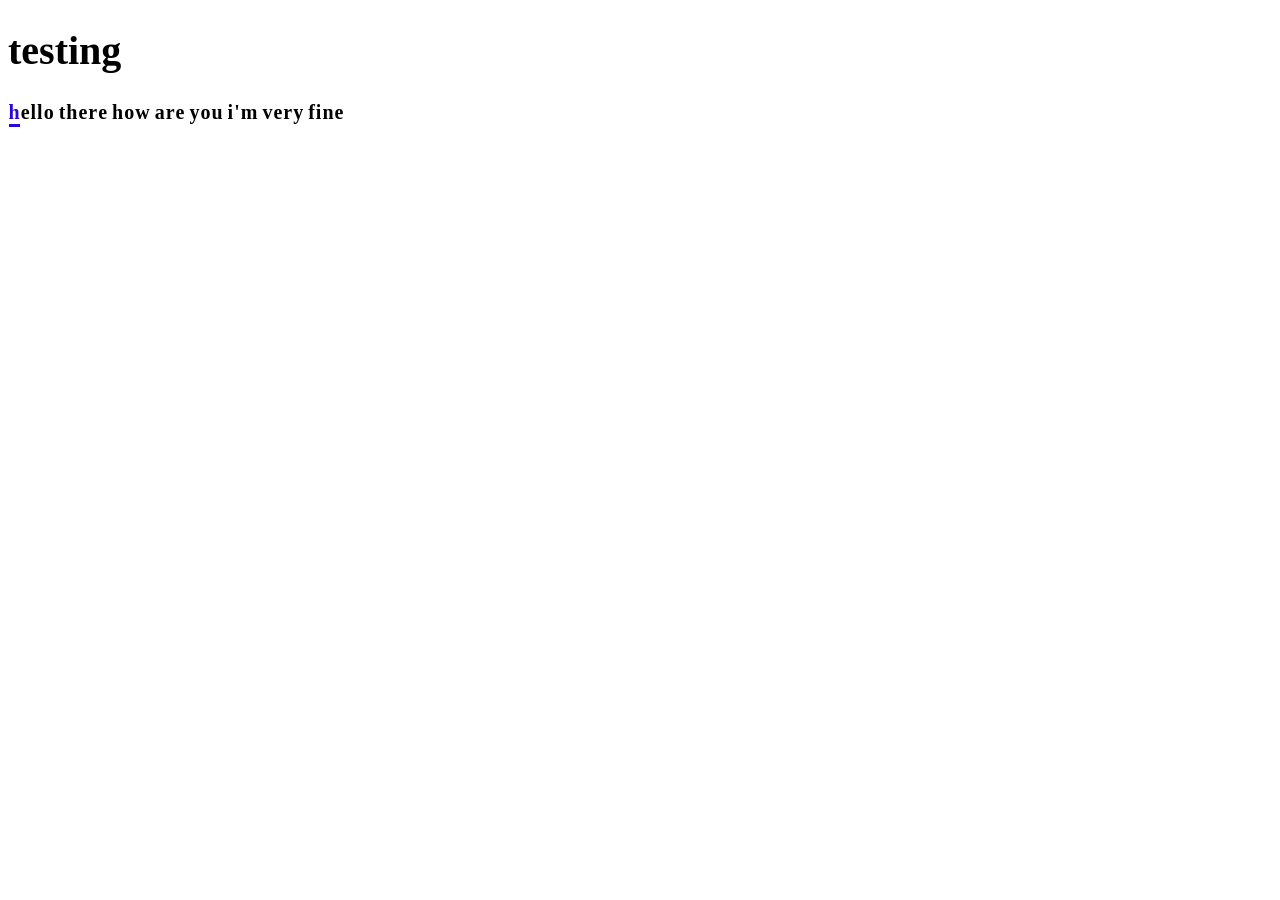
==== index.html @ 0c474c11 "complex main concept implemented" ====
<!DOCTYPE html>
<html lang="en">
<head>
    <meta charset="UTF-8">
    <meta name="viewport" content="width=device-width, initial-scale=1.0">
    <title>Typing Speed Test</title>
    <link rel="stylesheet" href="style.css">
</head>
<body>
    <h1>testing</h1>
    <div id="test" >

    </div>
    <div class="result">
        
    </div>
    <script src="script.js"></script>
</body>
</html>
---- style.css ----
body{
    font-size: 20px;
    font-weight: 900;
}

#test{
    display: flex;
}

#test .letter{
    margin: 0.5px;
}
#test .space{
    padding: 2px;
}
#test .active{
    color: rgb(39, 7, 219);
    border-bottom: solid 3px rgb(39, 7, 219);
}

#test .passed{
    color: green;
}

#test .wrong{
    color: red;
    /* border-bottom: solid 3px red; */
}
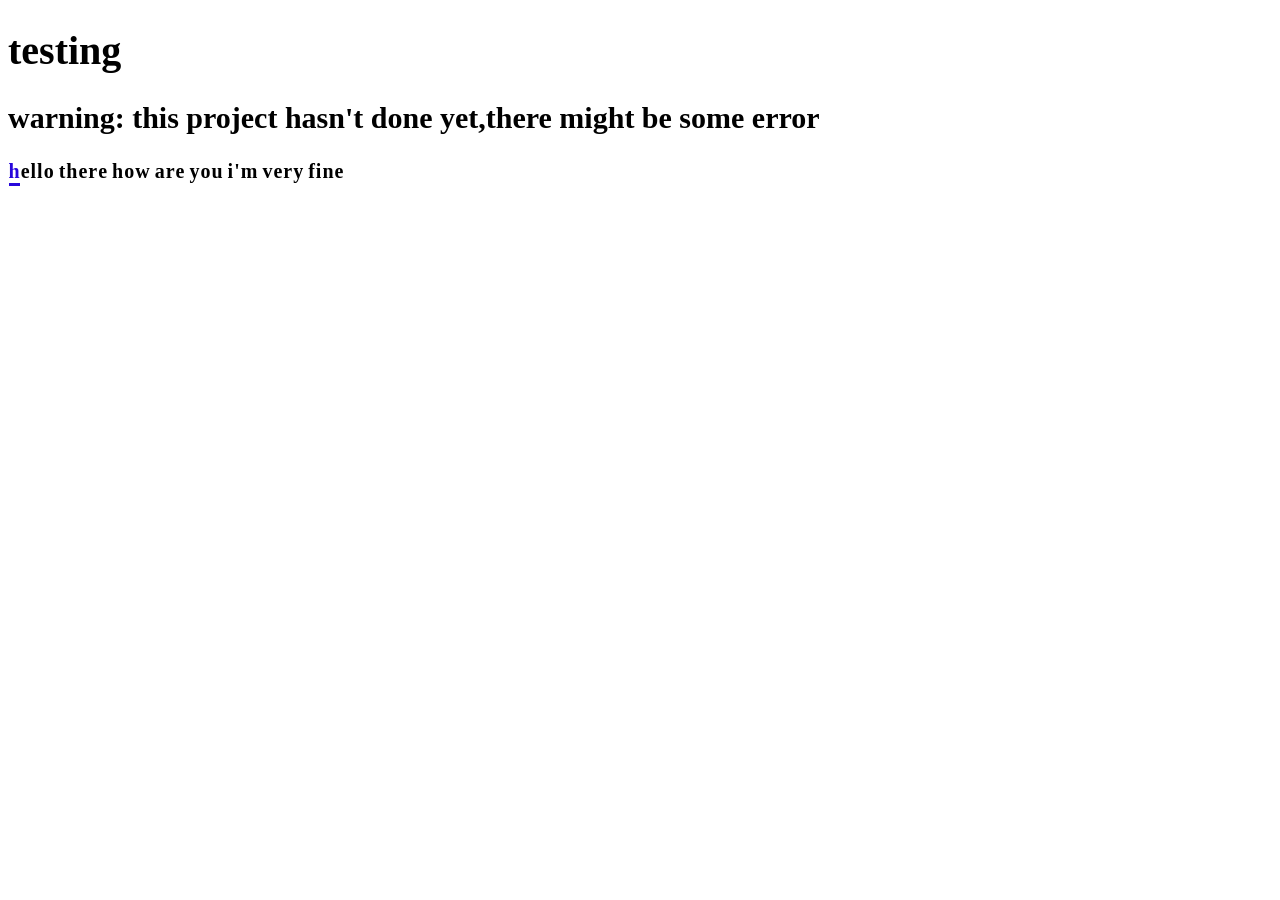
==== commit a8014087: "complex core idea implemented" ====
--- a/index.html
+++ b/index.html
@@ -8,11 +8,12 @@
 </head>
 <body>
     <h1>testing</h1>
+    <h2>warning: this project hasn't done yet,there might be some error</h2>
     <div id="test" >
 
     </div>
     <div class="result">
-        
+
     </div>
     <script src="script.js"></script>
 </body>
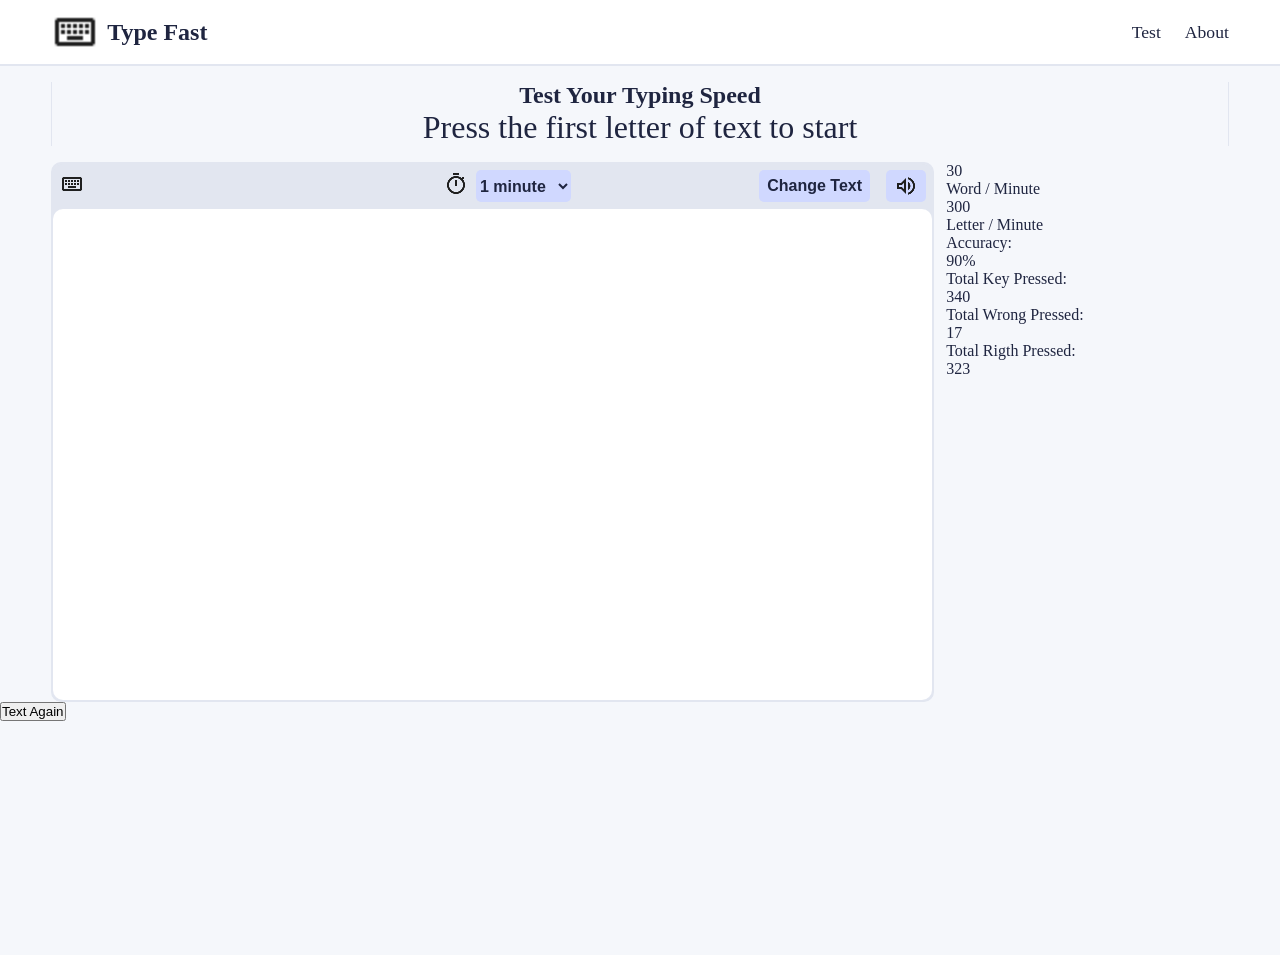
==== commit dc7ddc9a: "design almost done" ====
--- a/index.html
+++ b/index.html
@@ -1,20 +1,85 @@
 <!DOCTYPE html>
-<html lang="en">
+<html lang="en" >
 <head>
     <meta charset="UTF-8">
     <meta name="viewport" content="width=device-width, initial-scale=1.0">
-    <title>Typing Speed Test</title>
+    <title>Test Your typing Speed</title>
+    <meta name="description" content="Typing Speed Tester | Test Your Typing Speed | Best Typing Speed Tester">
+
+    <link rel="apple-touch-icon" sizes="180x180" href="images/favicon/apple-touch-icon.png">
+    <link rel="icon" type="image/png" sizes="32x32" href="images/favicon//favicon-32x32.png">
+    <link rel="icon" type="image/png" sizes="16x16" href="images/favicon//favicon-16x16.png">
+    <link rel="manifest" href="images/favicon//site.webmanifest">
+
     <link rel="stylesheet" href="style.css">
+
 </head>
-<body>
-    <h1>testing</h1>
-    <h2>warning: this project hasn't done yet,there might be some error</h2>
-    <div id="test" >
+<body >
+    <header>
+        <nav>
+            <ul>
+                <li id="main-logo"><h1><img src="images/logo.png" alt="logo"> Type Fast</h1></li>
+                <li><a href="index.html">Test</a></li>
+                <li><a href="about.html">About</a></li>
+                <!-- <li>
+                    <button><img src="images/light_mode.png" alt=""></button>
+                    <button><img src="images/dark_mode.png" alt=""></button>
+                </li> -->
+            </ul>
+        </nav>
+    </header>
 
-    </div>
-    <div class="result">
+    <main>
+        <section id="hero-section">
+            <h2>Test Your Typing Speed</h2>
+            <p>Press the first letter of text to start</p>
+        </section>
 
-    </div>
+        <section id="app-container">
+            <section id="typing">
+            <div id="typing-head">
+                <ul>
+                    <li id="logo"><img src="images/logo.png" alt="logo"></li>
+                    <li id="dropdown">
+                        <label for="time-select"><img src="images/timer.png" alt=""></label>
+                        <select name="time-select" id="time-select">
+                            <option value="60">1 minute</option>
+                            <option value="120">2 minutes</option>
+                            <option value="180">3 minutes</option>
+                            <option value="300">5 minutes</option>
+                        </select>
+                    </li>
+                    <li><button>Change Text</button></li>
+                    <li>
+                        <button>
+                            <img src="images/sound_on.png" alt="sound-on">
+                            <!-- <img src="images/sound_off.png" alt="sound-off"> -->
+                        </button>
+                    </li>
+                </ul>
+            </div>
+            <div id="typing-body">
+                <!-- from js -->
+            </div>
+        </section>
+
+        <section id="result-section">
+            <div class="result-card"><p class="result">30</p><p>Word / Minute</p></div>
+            <div class="result-card"><p class="result">300</p><p>Letter / Minute</p></div>
+            <div class="result-card"><p>Accuracy:</p><p class="result">90%</p></div>
+            <div class="result-card"><p>Total Key Pressed:</p><p class="result">340</p></div>
+            <div class="result-card"><p>Total Wrong Pressed:</p><p class="result">17</p></div>
+            <div class="result-card"><p>Total Rigth Pressed:</p><p class="result">323</p></div>
+        </section>
+        </section>
+
+        
+
+        
+        <button>Text Again</button>
+    </main>
+
+    <br><br><br><br><br><br><br><br><br><br><br><br><br>
     <script src="script.js"></script>
 </body>
 </html>
--- a/style.css
+++ b/style.css
@@ -1,28 +1,175 @@
-body{
-    font-size: 20px;
-    font-weight: 900;
+:root {
+    --color-bg: #f5f7fb;
+    --color-surface: #ffffff;
+    --color-text: #1f2540;
+    --color-primary: #4f6ef7;
+    --color-correct: #22a06b;
+    --color-wrong: #e5484d;
+    --color-border: #e2e6f0;
+    --color-svg: #0f1220;
 }
 
-#test{
-    display: flex;
+:root[data-theme="dark"] {
+    --color-bg: #0f1220;
+    --color-surface: #1a2036;
+    --color-text: #e6e9f5;
+    --color-primary: #7b93ff;
+    --color-correct: #4ade9a;
+    --color-wrong: #ff6b70;
+    --color-border: #262d4a;
+    --color-svg: #e6e9f5;
 }
 
-#test .letter{
-    margin: 0.5px;
-}
-#test .space{
-    padding: 2px;
-}
-#test .active{
-    color: rgb(39, 7, 219);
-    border-bottom: solid 3px rgb(39, 7, 219);
+*{
+    margin: 0;
+    padding: 0;
+    box-sizing: border-box;
 }
 
-#test .passed{
-    color: green;
+body{
+    background-color: var(--color-bg);
+    color: var(--color-text);
 }
 
-#test .wrong{
-    color: red;
-    /* border-bottom: solid 3px red; */
-}+/* navbar starts */
+header{
+    background-color: var(--color-surface);
+    border-bottom: solid 2px var(--color-border);
+    padding: .5rem 0;
+    position: sticky;
+    top: 0;
+    z-index: 100;
+}
+
+header nav ul{
+    display: flex;
+    list-style-type: none;
+    align-items: center;
+    justify-content: space-between;
+    gap: 1.5rem;
+    margin: 0 4%;
+    
+
+    #main-logo{
+        margin-right: auto;
+        h1{
+            display: flex;
+            align-items: center;
+            gap: 0.5rem;
+        }
+        img{
+            width: 3rem;
+        }
+    }
+    a{
+        text-decoration: none;
+        color: var(--color-text);
+        font-size: 1.1rem;
+    }
+    button{
+        border: none;
+        padding: 5px;
+        border-radius: 20%;
+        display: flex;
+        justify-content: center;
+        align-items: center;
+    }
+}
+/* navbar ends */
+
+
+
+
+/* main starts here */
+main #hero-section{
+    margin: 1rem 4%;
+    display: flex;
+    flex-direction: column;
+    align-items: center;
+    border-left: solid 1px var(--color-border);
+    border-right: solid 1px var(--color-border);
+    p{
+        font-size: 2rem;
+    }
+}
+
+#app-container{
+    margin: 0 4%;
+    display: grid;
+    grid-template-columns:  auto 24%;
+    gap: 1%;
+}
+
+#typing{
+    height: 60dvh;
+    background-color: var(--color-border);
+    border-radius: 10px;
+    border: solid 2px var(--color-border);
+
+    display: flex;
+    flex-direction: column;
+}
+
+#typing #typing-head ul{
+    display: flex;
+    align-items: center;
+    justify-content: space-between;
+    gap: 1rem;
+
+    padding: 0.4rem;
+    list-style-type: none;
+    background-color: var(--color-border);
+    border-top-left-radius: 10px;
+    border-top-right-radius: 10px;
+
+    #logo{
+        margin-right: auto;
+    }
+    button{
+        height: 2rem;
+        padding: .2rem .5rem;
+        border: none;
+        border-radius: 5px;
+        background-color: #d0d8ff;
+        font-size: 1rem;
+        font-weight: 900;
+        color: var(--color-text);
+        cursor: pointer;
+    }
+    #dropdown{
+        margin: auto;
+        display: flex;
+        justify-content: center;
+        align-items: center;
+        gap: .5rem;
+        select{
+            height: 2rem;
+            border: none;
+            border-radius: 5px;
+            outline: none;
+            background-color: #d0d8ff;
+            font-size: 1rem;
+            font-weight: 900;
+            color: var(--color-text);
+            cursor: pointer;
+        }
+        select option{
+            outline: none;
+            background-color: #d0d8ff;
+            color: var(--color-text);
+            margin: 2px;
+            border-radius: 10px;
+        }
+        select option:hover {
+            background-color: #aab6f5;
+            color: #20233a;
+        }
+    }
+}
+
+#typing #typing-body{
+    flex-grow: 1;
+    background-color: var(--color-surface);
+    border-radius: 10px;
+}
+/* main ends here */
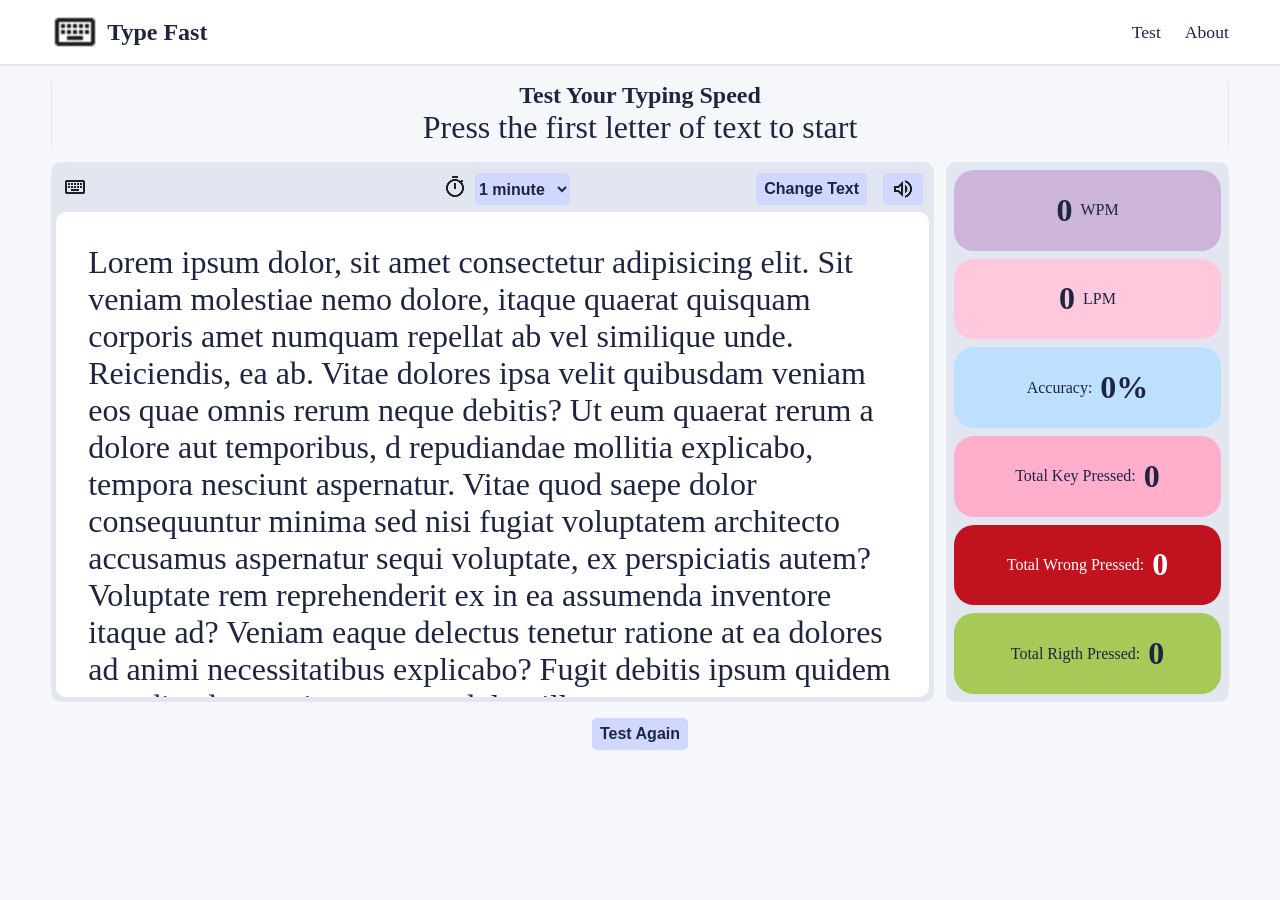
==== commit a8faee59: "design done" ====
--- a/index.html
+++ b/index.html
@@ -1,5 +1,6 @@
 <!DOCTYPE html>
-<html lang="en" >
+<html lang="en">
+
 <head>
     <meta charset="UTF-8">
     <meta name="viewport" content="width=device-width, initial-scale=1.0">
@@ -14,11 +15,14 @@
     <link rel="stylesheet" href="style.css">
 
 </head>
-<body >
+
+<body>
     <header>
         <nav>
             <ul>
-                <li id="main-logo"><h1><img src="images/logo.png" alt="logo"> Type Fast</h1></li>
+                <li id="main-logo">
+                    <h1><img src="images/logo.png" alt="logo"> Type Fast</h1>
+                </li>
                 <li><a href="index.html">Test</a></li>
                 <li><a href="about.html">About</a></li>
                 <!-- <li>
@@ -37,49 +41,153 @@
 
         <section id="app-container">
             <section id="typing">
-            <div id="typing-head">
-                <ul>
-                    <li id="logo"><img src="images/logo.png" alt="logo"></li>
-                    <li id="dropdown">
-                        <label for="time-select"><img src="images/timer.png" alt=""></label>
-                        <select name="time-select" id="time-select">
-                            <option value="60">1 minute</option>
-                            <option value="120">2 minutes</option>
-                            <option value="180">3 minutes</option>
-                            <option value="300">5 minutes</option>
-                        </select>
-                    </li>
-                    <li><button>Change Text</button></li>
-                    <li>
-                        <button>
-                            <img src="images/sound_on.png" alt="sound-on">
-                            <!-- <img src="images/sound_off.png" alt="sound-off"> -->
-                        </button>
-                    </li>
-                </ul>
-            </div>
-            <div id="typing-body">
-                <!-- from js -->
-            </div>
+                <div id="typing-head">
+                    <ul>
+                        <li id="logo"><img src="images/logo.png" alt="logo"></li>
+                        <li id="dropdown">
+                            <label for="time-select"><img src="images/timer.png" alt=""></label>
+                            <select name="time-select" id="time-select">
+                                <option value="60">1 minute</option>
+                                <option value="120">2 minutes</option>
+                                <option value="180">3 minutes</option>
+                                <option value="300">5 minutes</option>
+                            </select>
+                        </li>
+                        <li><button>Change Text</button></li>
+                        <li>
+                            <button>
+                                <img src="images/sound_on.png" alt="sound-on">
+                                <!-- <img src="images/sound_off.png" alt="sound-off"> -->
+                            </button>
+                        </li>
+                    </ul>
+                </div>
+                <div id="typing-body">
+                    <!-- from js -->
+                    <p>
+                        Lorem ipsum dolor, sit amet consectetur adipisicing elit. Sit veniam molestiae nemo dolore,
+                        itaque quaerat quisquam corporis amet numquam repellat ab vel similique unde. Reiciendis, ea ab.
+                        Vitae dolores ipsa velit quibusdam veniam eos quae omnis rerum neque debitis? Ut eum quaerat
+                        rerum a dolore aut temporibus, <span>d</span> repudiandae mollitia explicabo, tempora nesciunt
+                        aspernatur. Vitae quod saepe dolor consequuntur minima sed nisi fugiat voluptatem architecto
+                        accusamus aspernatur sequi voluptate, ex perspiciatis autem? Voluptate rem reprehenderit ex in
+                        ea assumenda inventore itaque ad? Veniam eaque delectus tenetur ratione at ea dolores ad animi
+                        necessitatibus explicabo? Fugit debitis ipsum quidem repudiandae eos iusto atque, dolor, illo
+                        consequatur perspiciatis cupiditate deleniti neque exercitationem eaque ratione, consequuntur
+                        doloribus nisi nulla animi sint architecto minima dolorum repellendus. Soluta perspiciatis
+                        beatae hic et provident, minima doloremque mollitia nostrum ducimus eaque est quidem enim
+                        dolorum natus! Sint maiores rem molestiae accusantium ea atque incidunt dolores impedit sit?
+                        Atque libero saepe ipsa! Ex, quod quas iusto numquam commodi consequatur hic placeat veniam
+                        reprehenderit iste eos nobis consectetur. Architecto, dignissimos deserunt! Qui porro pariatur
+                        ratione nihil facilis labore quisquam repudiandae dignissimos, vel exercitationem molestiae
+                        omnis nobis, inventore ipsam illo consectetur. Soluta quia provident dolorem similique animi
+                        illo maiores ad commodi, eos harum suscipit! Qui autem rerum sequi neque recusandae nesciunt
+                        eaque molestiae ullam earum hic dolorum deserunt optio consectetur, odit ipsa facilis
+                        repudiandae et error consequatur ex. Error blanditiis nobis accusantium adipisci quis, officia
+                        quo. Dolorem eius officia modi! Temporibus libero corrupti, quo odio quas ratione.
+                        Exercitationem, quam? Voluptatem nostrum accusantium sed incidunt nesciunt error exercitationem
+                        autem dolorem vero, quas, explicabo itaque non. Architecto consectetur deleniti non aut
+                        aspernatur blanditiis repudiandae? Rerum atque maxime quasi, cum dolor sit quos at asperiores
+                        repellat, id, nihil ducimus eveniet quod nam nulla perspiciatis recusandae exercitationem ea
+                        amet suscipit sapiente. Voluptatem adipisci esse molestias veniam? Maxime obcaecati optio nobis
+                        fugit ducimus libero cupiditate id sunt dicta ipsam, est placeat blanditiis ut perspiciatis
+                        reprehenderit explicabo quibusdam ipsa saepe amet quos. Culpa commodi cum non corporis
+                        dignissimos nihil sed quidem voluptatum sequi adipisci molestiae nam quae consequuntur hic
+                        necessitatibus totam, reprehenderit facilis earum. Suscipit molestias sit temporibus dolor quos
+                        cumque architecto sunt at, magni iure id quibusdam animi eum accusamus labore et, veniam eos
+                        rerum minus ipsam. Odio, mollitia! Tempore reiciendis hic nemo inventore dicta quos tenetur
+                        eius, corporis, quo similique molestiae. Nesciunt illo quae repudiandae mollitia voluptatum hic
+                        consequatur quia doloremque labore tempore ratione repellat adipisci reiciendis ad perferendis
+                        quisquam minima necessitatibus debitis modi facere voluptatibus, exercitationem in? Ipsum
+                        voluptatem quae hic rem ratione perspiciatis expedita in possimus, laudantium debitis atque
+                        accusamus sit. Laboriosam, molestiae ab consectetur veniam asperiores, voluptatibus temporibus
+                        voluptates perferendis sit sed totam quia! Nulla porro molestias assumenda, cum architecto fugit
+                        laudantium provident doloribus repellendus eius suscipit laboriosam quam nisi et expedita
+                        tempore maxime? Dolorum dolorem, quibusdam doloremque vero impedit, quo unde repellat sint iste
+                        harum autem in placeat eaque architecto distinctio nostrum sed voluptas dolor! Quod, iure sit,
+                        ex vero magnam, similique ea qui consequuntur dolorem tempore quas quaerat doloremque neque non
+                        beatae animi ipsa repudiandae reprehenderit voluptas quidem repellendus optio nam ducimus atque.
+                        Est doloribus ducimus labore vero quas dolorum soluta quasi necessitatibus facilis totam,
+                        tempore, animi eum placeat earum rem id temporibus reprehenderit illo. Vero minus adipisci,
+                        quaerat mollitia magnam quod ipsam, pariatur illo, eveniet enim totam quos ab quam omnis
+                        veritatis? Impedit corporis earum quos ea neque exercitationem aliquam eveniet unde debitis
+                        deserunt, nam facere non dolores? Aliquam tempora nisi, debitis repellendus rem quisquam
+                        excepturi quibusdam mollitia aperiam ipsum. Eligendi in neque necessitatibus provident fuga
+                        cumque itaque sapiente vitae veniam, praesentium aut fugiat iste nam, corporis, sequi odit illum
+                        sit vero dolorum quidem rem impedit error. Tempora nam incidunt rerum obcaecati dolores aliquid
+                        odit sequi optio! Ipsum aperiam adipisci voluptates fugiat? Maxime enim, deserunt vero
+                        accusantium voluptatibus modi fugiat dolorem, amet ea illo delectus architecto laudantium
+                        commodi? Voluptatibus temporibus ipsum est reprehenderit quis. Natus, aperiam, laudantium
+                        architecto corrupti dicta magnam provident dolore illum exercitationem alias id odio illo
+                        quidem, a temporibus amet et voluptatem officia. Saepe soluta at architecto ex quod consequatur
+                        dicta quae harum impedit nisi, officia optio autem ipsa id iste sit qui repellendus praesentium
+                        similique. Magnam nihil nam non ex, minima nobis soluta mollitia maxime molestiae pariatur
+                        numquam in, commodi ducimus incidunt doloremque officiis delectus eos provident rerum suscipit.
+                        Adipisci, error! Autem quia blanditiis eos repellendus sed? Doloribus repudiandae distinctio
+                        voluptates at ex, ad, maiores rem voluptate porro adipisci sapiente ipsam praesentium
+                        voluptatibus delectus recusandae dolor numquam laboriosam? Unde atque dolor dicta voluptatem
+                        ullam, consequuntur reiciendis facilis tenetur, id temporibus ab rerum et at aliquid eaque eum!
+                        Cupiditate quasi eius ex impedit praesentium soluta ab veritatis, consequuntur consequatur
+                        tempore saepe dolores ipsum maxime nisi nobis voluptas autem laborum quod doloremque? Iste
+                        tenetur error qui, asperiores dicta, quidem repellendus possimus ipsum omnis mollitia debitis
+                        unde ab magni ad molestias optio alias cum magnam itaque impedit maiores odit vitae! Earum
+                        sequi, facilis recusandae explicabo cupiditate necessitatibus obcaecati, saepe qui odio eaque
+                        minus? Aut necessitatibus provident minima quo, unde hic placeat, quae, voluptate tempora
+                        accusamus blanditiis laudantium soluta sapiente voluptatem neque ea molestiae at. Deleniti
+                        repellat eius nesciunt, culpa magni repudiandae eum, officiis blanditiis aperiam veritatis, a ab
+                        voluptatum sit enim distinctio ipsum aliquam consequuntur vero quisquam. Excepturi tempora eum
+                        eveniet accusamus harum recusandae eos saepe sed cumque quisquam accusantium minima dicta
+                        molestiae possimus porro vero deserunt quasi aliquid, voluptatibus itaque animi quo fugit
+                        laudantium sit! Placeat dolores dignissimos esse, ipsam laudantium consectetur nulla possimus
+                        veritatis mollitia et repellat blanditiis voluptatem tenetur, atque earum quod. Dicta corporis
+                        perferendis sunt quo vel rerum eos quasi, cupiditate accusamus dolor excepturi perspiciatis sed
+                        ratione earum fugiat unde, ducimus totam soluta dolorem beatae laboriosam. Odio impedit
+                        consequuntur sed ullam quo aut quasi exercitationem! Ex, atque enim sed architecto illo
+                        distinctio eveniet sint saepe animi vero maxime perspiciatis. Expedita exercitationem excepturi
+                        totam, fugit, nihil animi tenetur dignissimos provident delectus doloremque minus, ipsum vitae
+                        reiciendis hic culpa quis officiis odio eveniet cum. Ipsam, obcaecati nemo molestias doloremque
+                        odio est maxime deleniti eius ratione repudiandae.
+                    </p>
+                </div>
+            </section>
+
+            <aside id="result-section">
+                <div id="wpm" class="result-card">
+                    <p class="result">0</p>
+                    <p>WPM</p>
+                </div>
+                <div id="lpm" class="result-card">
+                    <p class="result">0</p>
+                    <p>LPM</p>
+                </div>
+                <div id="accuracy" class="result-card">
+                    <p>Accuracy:</p>
+                    <p class="result">0%</p>
+                </div>
+                <div id="total-key" class="result-card">
+                    <p>Total Key Pressed:</p>
+                    <p class="result">0</p>
+                </div>
+                <div id="wrong-key" class="result-card">
+                    <p>Total Wrong Pressed:</p>
+                    <p class="result">0</p>
+                </div>
+                <div id="right-key" class="result-card">
+                    <p>Total Rigth Pressed:</p>
+                    <p class="result">0</p>
+                </div>
+            </aside>
         </section>
 
-        <section id="result-section">
-            <div class="result-card"><p class="result">30</p><p>Word / Minute</p></div>
-            <div class="result-card"><p class="result">300</p><p>Letter / Minute</p></div>
-            <div class="result-card"><p>Accuracy:</p><p class="result">90%</p></div>
-            <div class="result-card"><p>Total Key Pressed:</p><p class="result">340</p></div>
-            <div class="result-card"><p>Total Wrong Pressed:</p><p class="result">17</p></div>
-            <div class="result-card"><p>Total Rigth Pressed:</p><p class="result">323</p></div>
-        </section>
-        </section>
 
-        
 
-        
-        <button>Text Again</button>
+        <div id="again-btn">
+            <button>Test Again</button>
+        </div>
+
     </main>
 
-    <br><br><br><br><br><br><br><br><br><br><br><br><br>
     <script src="script.js"></script>
 </body>
+
 </html>
--- a/style.css
+++ b/style.css
@@ -7,6 +7,7 @@
     --color-wrong: #e5484d;
     --color-border: #e2e6f0;
     --color-svg: #0f1220;
+    --color-btn: #d0d8ff;
 }
 
 :root[data-theme="dark"] {
@@ -104,10 +105,11 @@
     height: 60dvh;
     background-color: var(--color-border);
     border-radius: 10px;
-    border: solid 2px var(--color-border);
+    border: solid 5px var(--color-border);
 
     display: flex;
     flex-direction: column;
+    z-index: 5;
 }
 
 #typing #typing-head ul{
@@ -130,7 +132,7 @@
         padding: .2rem .5rem;
         border: none;
         border-radius: 5px;
-        background-color: #d0d8ff;
+        background-color: var(--color-btn);
         font-size: 1rem;
         font-weight: 900;
         color: var(--color-text);
@@ -147,7 +149,7 @@
             border: none;
             border-radius: 5px;
             outline: none;
-            background-color: #d0d8ff;
+            background-color:var(--color-btn);
             font-size: 1rem;
             font-weight: 900;
             color: var(--color-text);
@@ -155,7 +157,7 @@
         }
         select option{
             outline: none;
-            background-color: #d0d8ff;
+            background-color: var(--color-btn);
             color: var(--color-text);
             margin: 2px;
             border-radius: 10px;
@@ -171,5 +173,88 @@
     flex-grow: 1;
     background-color: var(--color-surface);
     border-radius: 10px;
-}
+    overflow: auto;
+    scrollbar-width: none;
+    font-size: 2rem;
+    padding: 2rem;
+
+
+}
+
+
+
+#result-section{
+    height: 60dvh;
+    display: grid;
+    gap: .5rem;
+    grid-template-columns: auto;
+    padding: .5rem;
+    background-color: var(--color-border);
+    border-radius: 10px;
+    z-index: 0;
+}
+
+.result-card{
+    background-color: var(--color-surface);
+    border-radius: 20px;
+    display: flex;
+    gap: .5rem;
+    justify-content: center;
+    align-items: center;
+    background-color: var(--color-btn);
+    z-index: inherit;
+
+    .result{
+        font-size: 2rem;
+        font-weight: 900;
+        z-index: inherit;
+    }
+}
+
+#wpm{
+    background-color: #cdb4db;
+}
+
+#lpm{
+    background-color: #ffc8dd;
+}
+
+#accuracy{
+    background-color: #bde0fe;
+}
+
+#total-key{
+    background-color: #ffafcc;
+}
+
+
+#wrong-key{
+    background-color: #c1121f;
+    color: white;
+}
+
+#right-key{
+    background-color: #a7c957;
+}
+
+
+#again-btn{
+    display: flex;
+    justify-content: center;
+    align-items: center;
+    margin: 1rem 0;
+
+    button{
+        height: 2rem;
+        padding: .2rem .5rem;
+        border: none;
+        border-radius: 5px;
+        background-color:var(--color-btn);
+        font-size: 1rem;
+        font-weight: 900;
+        color: var(--color-text);
+        cursor: pointer;
+    }
+}
+
 /* main ends here */
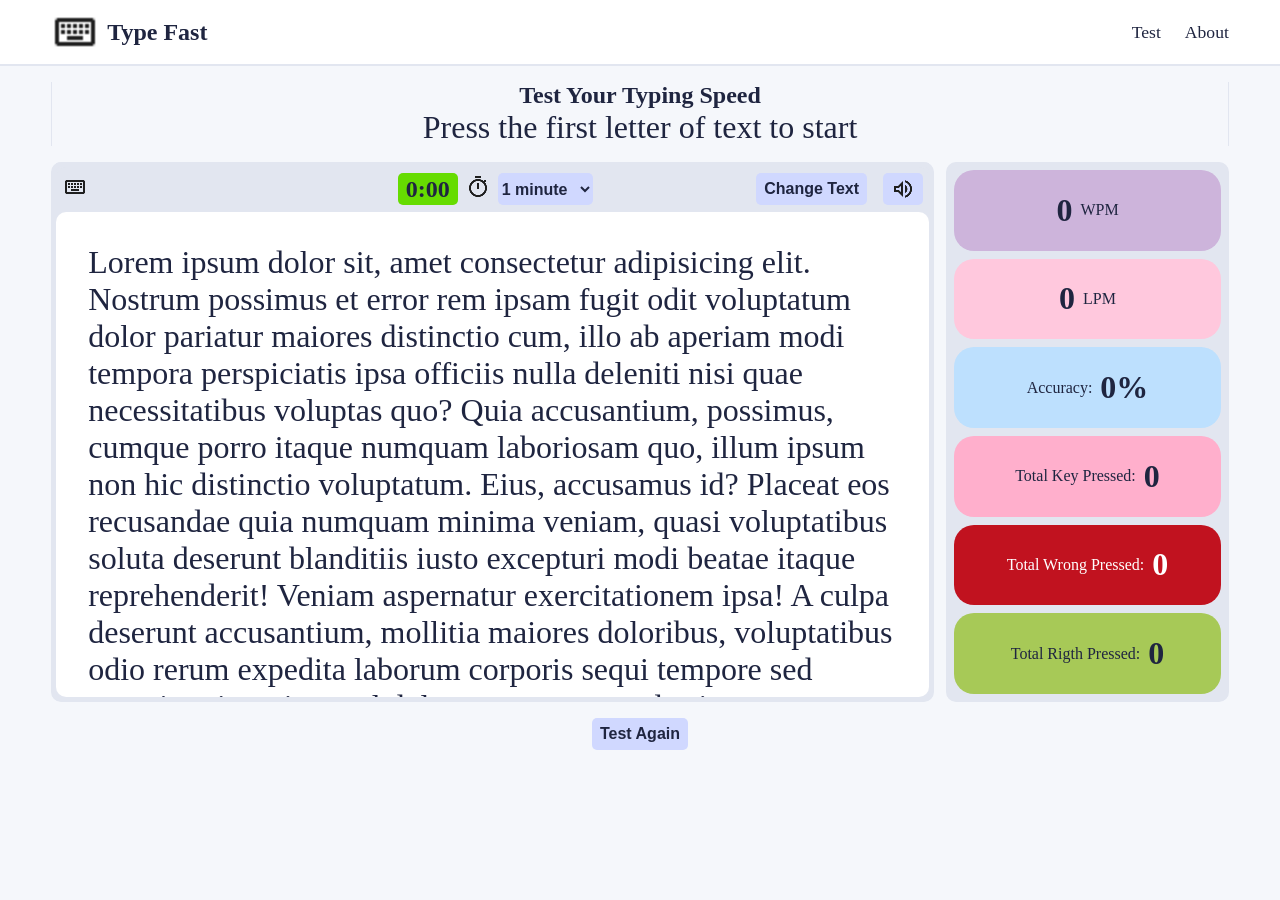
==== commit f48f23ae: "timer added, render added" ====
--- a/index.html
+++ b/index.html
@@ -45,6 +45,7 @@
                     <ul>
                         <li id="logo"><img src="images/logo.png" alt="logo"></li>
                         <li id="dropdown">
+                            <P id="timer">0:00</P>
                             <label for="time-select"><img src="images/timer.png" alt=""></label>
                             <select name="time-select" id="time-select">
                                 <option value="60">1 minute</option>
@@ -63,90 +64,8 @@
                     </ul>
                 </div>
                 <div id="typing-body">
-                    <!-- from js -->
-                    <p>
-                        Lorem ipsum dolor, sit amet consectetur adipisicing elit. Sit veniam molestiae nemo dolore,
-                        itaque quaerat quisquam corporis amet numquam repellat ab vel similique unde. Reiciendis, ea ab.
-                        Vitae dolores ipsa velit quibusdam veniam eos quae omnis rerum neque debitis? Ut eum quaerat
-                        rerum a dolore aut temporibus, <span>d</span> repudiandae mollitia explicabo, tempora nesciunt
-                        aspernatur. Vitae quod saepe dolor consequuntur minima sed nisi fugiat voluptatem architecto
-                        accusamus aspernatur sequi voluptate, ex perspiciatis autem? Voluptate rem reprehenderit ex in
-                        ea assumenda inventore itaque ad? Veniam eaque delectus tenetur ratione at ea dolores ad animi
-                        necessitatibus explicabo? Fugit debitis ipsum quidem repudiandae eos iusto atque, dolor, illo
-                        consequatur perspiciatis cupiditate deleniti neque exercitationem eaque ratione, consequuntur
-                        doloribus nisi nulla animi sint architecto minima dolorum repellendus. Soluta perspiciatis
-                        beatae hic et provident, minima doloremque mollitia nostrum ducimus eaque est quidem enim
-                        dolorum natus! Sint maiores rem molestiae accusantium ea atque incidunt dolores impedit sit?
-                        Atque libero saepe ipsa! Ex, quod quas iusto numquam commodi consequatur hic placeat veniam
-                        reprehenderit iste eos nobis consectetur. Architecto, dignissimos deserunt! Qui porro pariatur
-                        ratione nihil facilis labore quisquam repudiandae dignissimos, vel exercitationem molestiae
-                        omnis nobis, inventore ipsam illo consectetur. Soluta quia provident dolorem similique animi
-                        illo maiores ad commodi, eos harum suscipit! Qui autem rerum sequi neque recusandae nesciunt
-                        eaque molestiae ullam earum hic dolorum deserunt optio consectetur, odit ipsa facilis
-                        repudiandae et error consequatur ex. Error blanditiis nobis accusantium adipisci quis, officia
-                        quo. Dolorem eius officia modi! Temporibus libero corrupti, quo odio quas ratione.
-                        Exercitationem, quam? Voluptatem nostrum accusantium sed incidunt nesciunt error exercitationem
-                        autem dolorem vero, quas, explicabo itaque non. Architecto consectetur deleniti non aut
-                        aspernatur blanditiis repudiandae? Rerum atque maxime quasi, cum dolor sit quos at asperiores
-                        repellat, id, nihil ducimus eveniet quod nam nulla perspiciatis recusandae exercitationem ea
-                        amet suscipit sapiente. Voluptatem adipisci esse molestias veniam? Maxime obcaecati optio nobis
-                        fugit ducimus libero cupiditate id sunt dicta ipsam, est placeat blanditiis ut perspiciatis
-                        reprehenderit explicabo quibusdam ipsa saepe amet quos. Culpa commodi cum non corporis
-                        dignissimos nihil sed quidem voluptatum sequi adipisci molestiae nam quae consequuntur hic
-                        necessitatibus totam, reprehenderit facilis earum. Suscipit molestias sit temporibus dolor quos
-                        cumque architecto sunt at, magni iure id quibusdam animi eum accusamus labore et, veniam eos
-                        rerum minus ipsam. Odio, mollitia! Tempore reiciendis hic nemo inventore dicta quos tenetur
-                        eius, corporis, quo similique molestiae. Nesciunt illo quae repudiandae mollitia voluptatum hic
-                        consequatur quia doloremque labore tempore ratione repellat adipisci reiciendis ad perferendis
-                        quisquam minima necessitatibus debitis modi facere voluptatibus, exercitationem in? Ipsum
-                        voluptatem quae hic rem ratione perspiciatis expedita in possimus, laudantium debitis atque
-                        accusamus sit. Laboriosam, molestiae ab consectetur veniam asperiores, voluptatibus temporibus
-                        voluptates perferendis sit sed totam quia! Nulla porro molestias assumenda, cum architecto fugit
-                        laudantium provident doloribus repellendus eius suscipit laboriosam quam nisi et expedita
-                        tempore maxime? Dolorum dolorem, quibusdam doloremque vero impedit, quo unde repellat sint iste
-                        harum autem in placeat eaque architecto distinctio nostrum sed voluptas dolor! Quod, iure sit,
-                        ex vero magnam, similique ea qui consequuntur dolorem tempore quas quaerat doloremque neque non
-                        beatae animi ipsa repudiandae reprehenderit voluptas quidem repellendus optio nam ducimus atque.
-                        Est doloribus ducimus labore vero quas dolorum soluta quasi necessitatibus facilis totam,
-                        tempore, animi eum placeat earum rem id temporibus reprehenderit illo. Vero minus adipisci,
-                        quaerat mollitia magnam quod ipsam, pariatur illo, eveniet enim totam quos ab quam omnis
-                        veritatis? Impedit corporis earum quos ea neque exercitationem aliquam eveniet unde debitis
-                        deserunt, nam facere non dolores? Aliquam tempora nisi, debitis repellendus rem quisquam
-                        excepturi quibusdam mollitia aperiam ipsum. Eligendi in neque necessitatibus provident fuga
-                        cumque itaque sapiente vitae veniam, praesentium aut fugiat iste nam, corporis, sequi odit illum
-                        sit vero dolorum quidem rem impedit error. Tempora nam incidunt rerum obcaecati dolores aliquid
-                        odit sequi optio! Ipsum aperiam adipisci voluptates fugiat? Maxime enim, deserunt vero
-                        accusantium voluptatibus modi fugiat dolorem, amet ea illo delectus architecto laudantium
-                        commodi? Voluptatibus temporibus ipsum est reprehenderit quis. Natus, aperiam, laudantium
-                        architecto corrupti dicta magnam provident dolore illum exercitationem alias id odio illo
-                        quidem, a temporibus amet et voluptatem officia. Saepe soluta at architecto ex quod consequatur
-                        dicta quae harum impedit nisi, officia optio autem ipsa id iste sit qui repellendus praesentium
-                        similique. Magnam nihil nam non ex, minima nobis soluta mollitia maxime molestiae pariatur
-                        numquam in, commodi ducimus incidunt doloremque officiis delectus eos provident rerum suscipit.
-                        Adipisci, error! Autem quia blanditiis eos repellendus sed? Doloribus repudiandae distinctio
-                        voluptates at ex, ad, maiores rem voluptate porro adipisci sapiente ipsam praesentium
-                        voluptatibus delectus recusandae dolor numquam laboriosam? Unde atque dolor dicta voluptatem
-                        ullam, consequuntur reiciendis facilis tenetur, id temporibus ab rerum et at aliquid eaque eum!
-                        Cupiditate quasi eius ex impedit praesentium soluta ab veritatis, consequuntur consequatur
-                        tempore saepe dolores ipsum maxime nisi nobis voluptas autem laborum quod doloremque? Iste
-                        tenetur error qui, asperiores dicta, quidem repellendus possimus ipsum omnis mollitia debitis
-                        unde ab magni ad molestias optio alias cum magnam itaque impedit maiores odit vitae! Earum
-                        sequi, facilis recusandae explicabo cupiditate necessitatibus obcaecati, saepe qui odio eaque
-                        minus? Aut necessitatibus provident minima quo, unde hic placeat, quae, voluptate tempora
-                        accusamus blanditiis laudantium soluta sapiente voluptatem neque ea molestiae at. Deleniti
-                        repellat eius nesciunt, culpa magni repudiandae eum, officiis blanditiis aperiam veritatis, a ab
-                        voluptatum sit enim distinctio ipsum aliquam consequuntur vero quisquam. Excepturi tempora eum
-                        eveniet accusamus harum recusandae eos saepe sed cumque quisquam accusantium minima dicta
-                        molestiae possimus porro vero deserunt quasi aliquid, voluptatibus itaque animi quo fugit
-                        laudantium sit! Placeat dolores dignissimos esse, ipsam laudantium consectetur nulla possimus
-                        veritatis mollitia et repellat blanditiis voluptatem tenetur, atque earum quod. Dicta corporis
-                        perferendis sunt quo vel rerum eos quasi, cupiditate accusamus dolor excepturi perspiciatis sed
-                        ratione earum fugiat unde, ducimus totam soluta dolorem beatae laboriosam. Odio impedit
-                        consequuntur sed ullam quo aut quasi exercitationem! Ex, atque enim sed architecto illo
-                        distinctio eveniet sint saepe animi vero maxime perspiciatis. Expedita exercitationem excepturi
-                        totam, fugit, nihil animi tenetur dignissimos provident delectus doloremque minus, ipsum vitae
-                        reiciendis hic culpa quis officiis odio eveniet cum. Ipsam, obcaecati nemo molestias doloremque
-                        odio est maxime deleniti eius ratione repudiandae.
+                    <p id="text-container">
+                        <!-- from js -->
                     </p>
                 </div>
             </section>
@@ -180,7 +99,6 @@
         </section>
 
 
-
         <div id="again-btn">
             <button>Test Again</button>
         </div>
@@ -190,4 +108,6 @@
     <script src="script.js"></script>
 </body>
 
-</html>+</html>
+
+
--- a/style.css
+++ b/style.css
@@ -144,6 +144,21 @@
         justify-content: center;
         align-items: center;
         gap: .5rem;
+        
+        P{
+            display: flex;
+            justify-content: center;
+            align-items: center;
+
+            height: 2rem;
+            padding: .2rem .5rem;
+            border: none;
+            border-radius: 5px;
+            background-color: rgb(102 ,220 ,1 , 1);
+            font-size: 1.5rem;
+            font-weight: 900;
+            color: var(--color-text);
+        }
         select{
             height: 2rem;
             border: none;
@@ -177,10 +192,23 @@
     scrollbar-width: none;
     font-size: 2rem;
     padding: 2rem;
-
-
-}
-
+}
+
+#typing #typing-body p{
+    #test .active{
+        color: rgb(39, 7, 219);
+        border-bottom: solid 3px rgb(39, 7, 219);
+    }
+
+    #test .passed{
+        color: green;
+    }
+
+    #test .wrong{
+        color: red;
+        /* border-bottom: solid 3px red; */
+    }
+}
 
 
 #result-section{
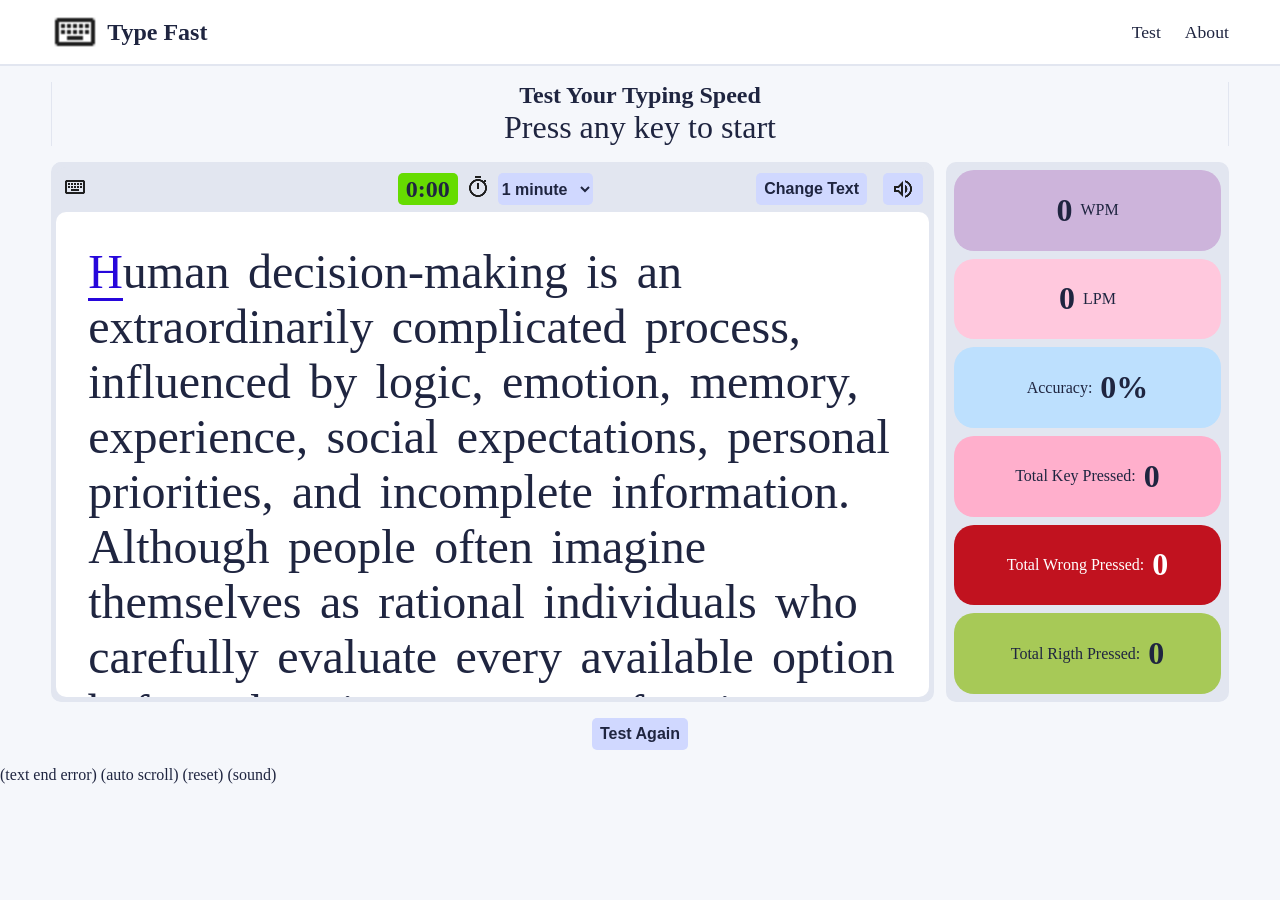
==== commit 9fbc5248: "a lot done" ====
--- a/index.html
+++ b/index.html
@@ -36,7 +36,7 @@
     <main>
         <section id="hero-section">
             <h2>Test Your Typing Speed</h2>
-            <p>Press the first letter of text to start</p>
+            <p>Press any key to start</p>
         </section>
 
         <section id="app-container">
@@ -54,9 +54,9 @@
                                 <option value="300">5 minutes</option>
                             </select>
                         </li>
-                        <li><button>Change Text</button></li>
+                        <li><button id="change-btn" onclick="changeText()">Change Text</button></li>
                         <li>
-                            <button>
+                            <button id="sound-btn" onclick="toggleSound()">
                                 <img src="images/sound_on.png" alt="sound-on">
                                 <!-- <img src="images/sound_off.png" alt="sound-off"> -->
                             </button>
@@ -105,9 +105,12 @@
 
     </main>
 
+    <!-- <button onclick="start()">start</button> -->
+    
     <script src="script.js"></script>
 </body>
 
 </html>
 
 
+(text end error) (auto scroll) (reset) (sound)
--- a/style.css
+++ b/style.css
@@ -137,6 +137,10 @@
         font-weight: 900;
         color: var(--color-text);
         cursor: pointer;
+    }
+    button[disabled]{
+        opacity: 0.5;
+        cursor: not-allowed;
     }
     #dropdown{
         margin: auto;
@@ -190,23 +194,31 @@
     border-radius: 10px;
     overflow: auto;
     scrollbar-width: none;
-    font-size: 2rem;
+    font-size: 3rem;
     padding: 2rem;
 }
 
+
 #typing #typing-body p{
-    #test .active{
+    .active{
         color: rgb(39, 7, 219);
         border-bottom: solid 3px rgb(39, 7, 219);
     }
 
-    #test .passed{
+    .passed{
         color: green;
     }
 
-    #test .wrong{
+    .wrong{
         color: red;
         /* border-bottom: solid 3px red; */
+    }
+    .wrong.space{
+        color: red;
+        border-bottom: solid 3px red;
+    }
+    .space{
+        padding: 0 0.2rem;
     }
 }
 
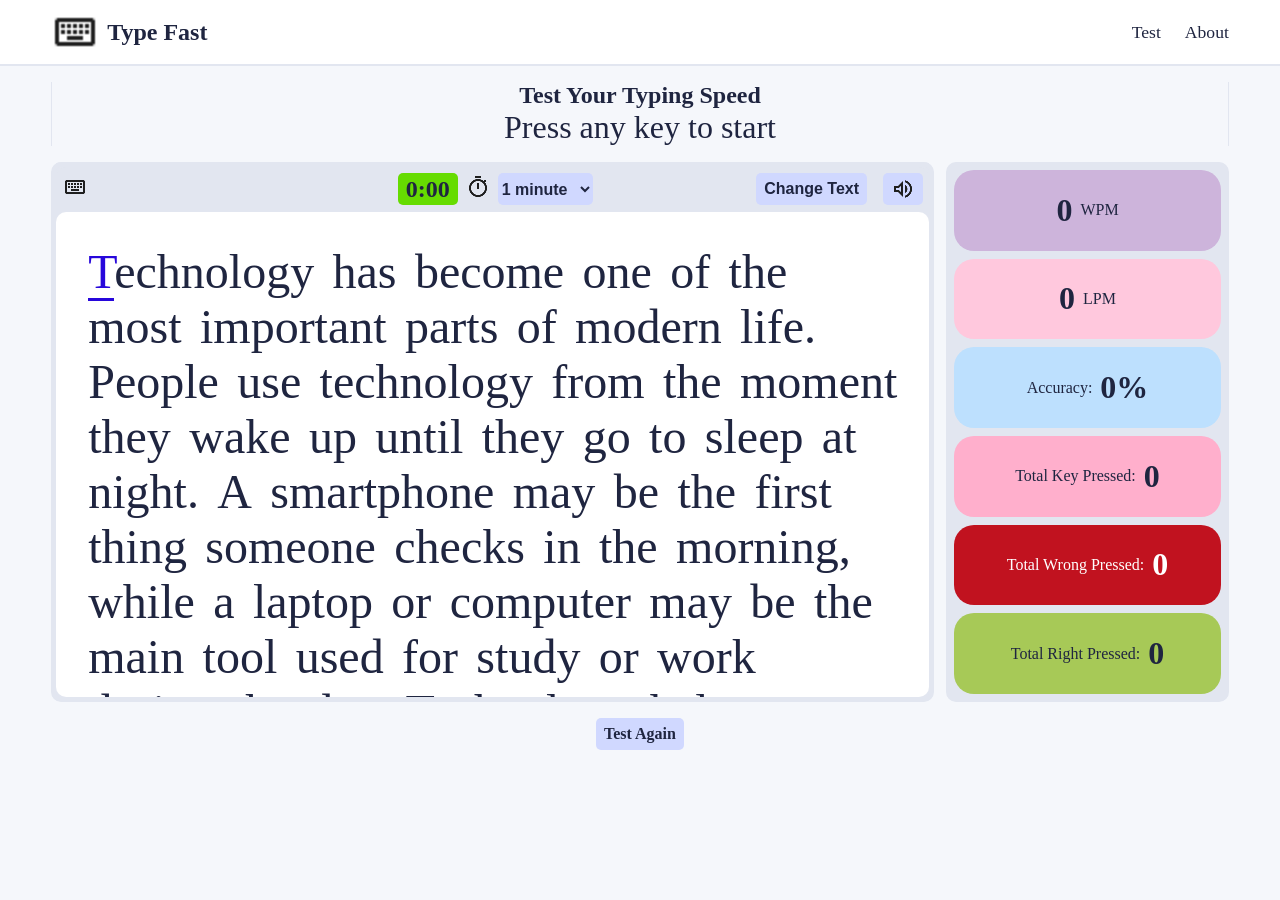
==== commit 58f66edd: "all done" ====
--- a/index.html
+++ b/index.html
@@ -56,15 +56,15 @@
                         </li>
                         <li><button id="change-btn" onclick="changeText()">Change Text</button></li>
                         <li>
-                            <button id="sound-btn" onclick="toggleSound()">
+                            <div id="sound-btn" onclick="toggleSound()">
                                 <img src="images/sound_on.png" alt="sound-on">
                                 <!-- <img src="images/sound_off.png" alt="sound-off"> -->
-                            </button>
+                            </div>
                         </li>
                     </ul>
                 </div>
-                <div id="typing-body">
-                    <p id="text-container">
+                <div id="typing-body" disabled>
+                    <p id="text-container" disabled>
                         <!-- from js -->
                     </p>
                 </div>
@@ -92,7 +92,7 @@
                     <p class="result">0</p>
                 </div>
                 <div id="right-key" class="result-card">
-                    <p>Total Rigth Pressed:</p>
+                    <p>Total Right Pressed:</p>
                     <p class="result">0</p>
                 </div>
             </aside>
@@ -100,7 +100,7 @@
 
 
         <div id="again-btn">
-            <button>Test Again</button>
+            <div id="tst-Btn" onclick="testAgain()">Test Again</div>
         </div>
 
     </main>
@@ -112,5 +112,3 @@
 
 </html>
 
-
-(text end error) (auto scroll) (reset) (sound)
--- a/style.css
+++ b/style.css
@@ -127,7 +127,7 @@
     #logo{
         margin-right: auto;
     }
-    button{
+    button, #sound-btn{
         height: 2rem;
         padding: .2rem .5rem;
         border: none;
@@ -137,6 +137,9 @@
         font-weight: 900;
         color: var(--color-text);
         cursor: pointer;
+        focus{
+            outline: none;
+        }
     }
     button[disabled]{
         opacity: 0.5;
@@ -220,6 +223,8 @@
     .space{
         padding: 0 0.2rem;
     }
+
+
 }
 
 
@@ -284,7 +289,11 @@
     align-items: center;
     margin: 1rem 0;
 
-    button{
+    #tst-Btn{
+        display: flex;
+        justify-content: center;
+        align-items: center;
+
         height: 2rem;
         padding: .2rem .5rem;
         border: none;
@@ -294,6 +303,9 @@
         font-weight: 900;
         color: var(--color-text);
         cursor: pointer;
+        focus{
+            outline: none;
+        }
     }
 }
 
